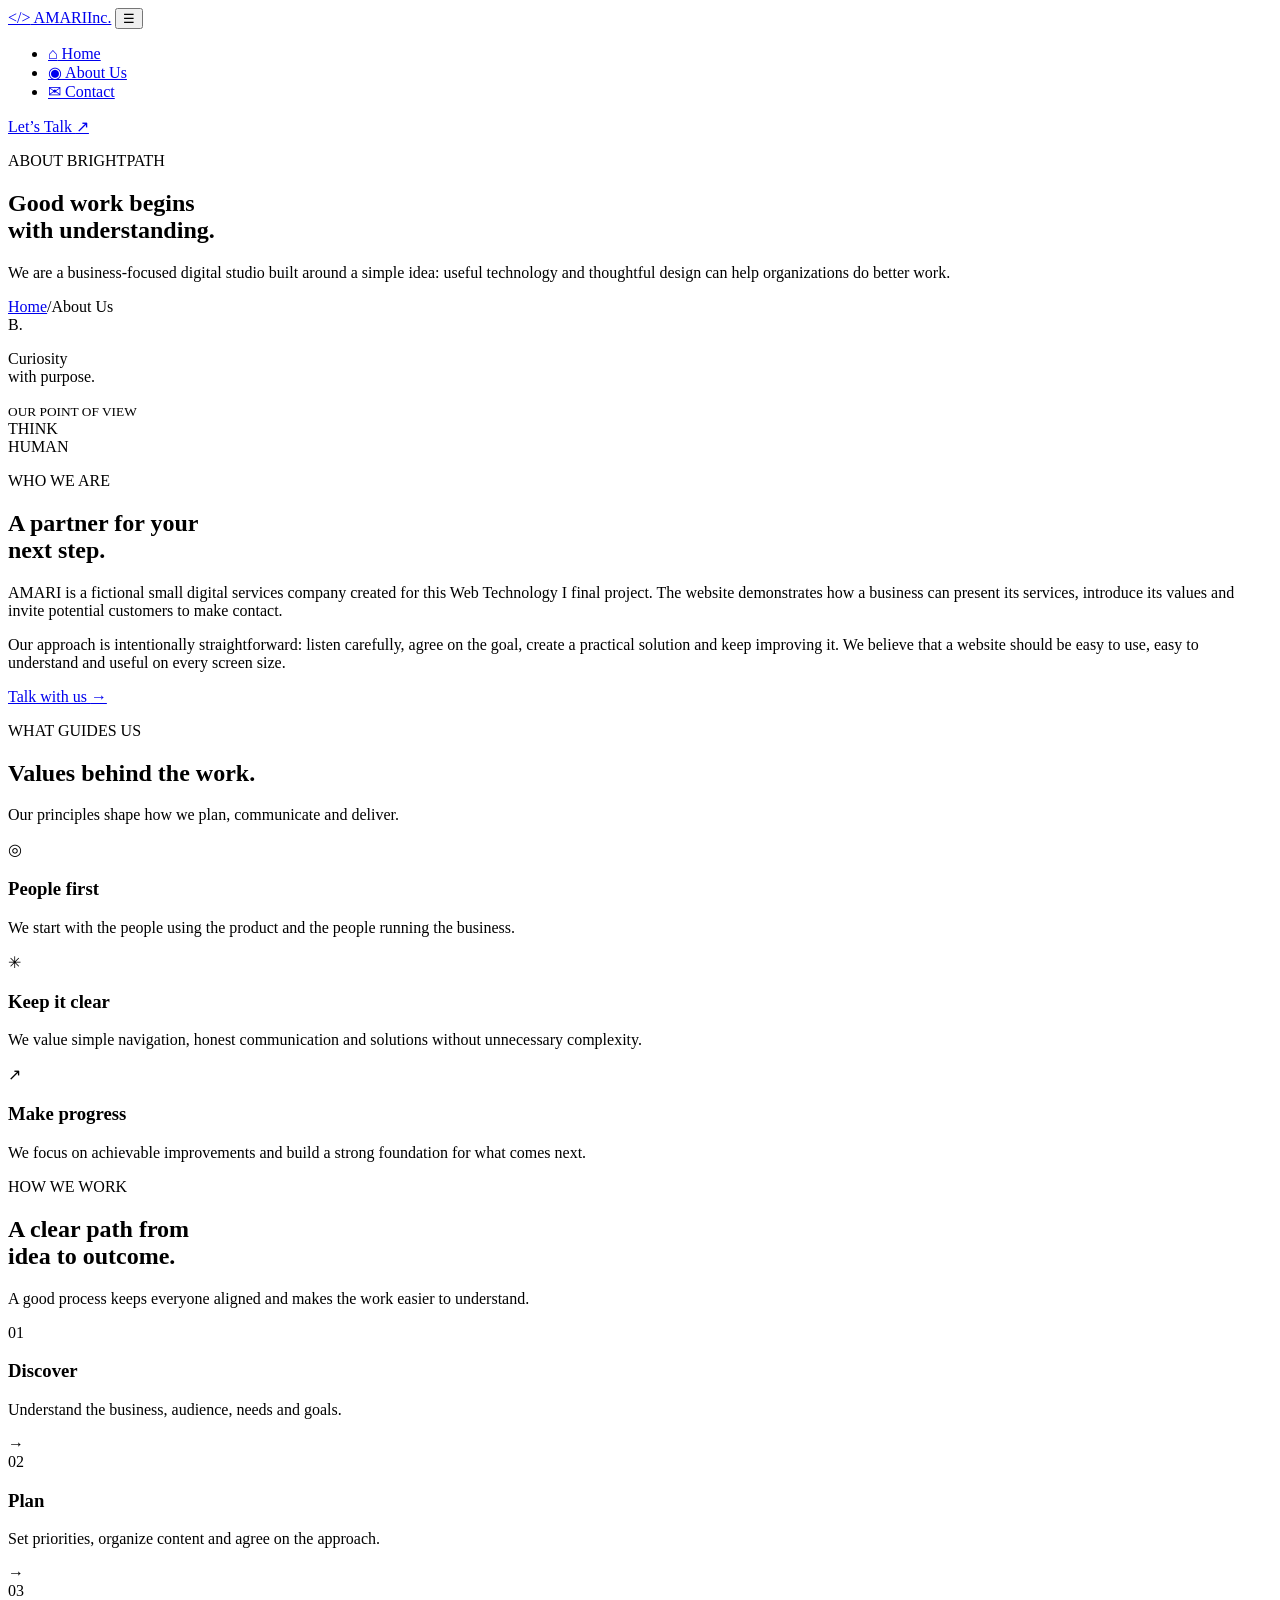
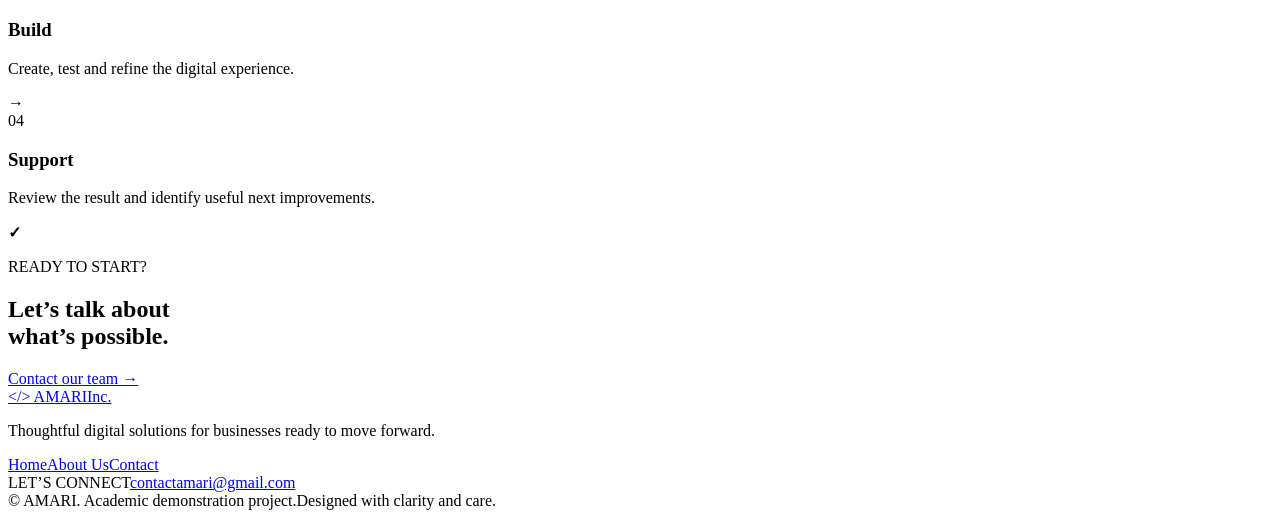
==== about.html @ 4cae8ad7 "Add files via upload" ====
<!DOCTYPE html>
<html lang="en">
<head>
  <meta charset="UTF-8">
  <meta name="viewport" content="width=device-width, initial-scale=1.0">
  <meta name="description" content="Learn about AMARI, our values and the way we work.">
  <title>About Us | AMARI</title>
  <link rel="stylesheet" href="css/style.css">
  <script src="js/script.js" defer></script>
</head>
<body>
  <header class="site-header">
    <nav class="navbar container" aria-label="Main navigation">
      <a class="brand" href="index.html"><span class="brand-mark">&lt;/&gt;</span> AMARI<span class="brand-light">Inc.</span></a>
      <button class="menu-toggle" aria-label="Open navigation" aria-expanded="false">☰</button>
      <ul class="nav-links">
        <li><a href="index.html"><span aria-hidden="true">⌂</span> Home</a></li>
        <li><a class="active" href="about.html"><span aria-hidden="true">◉</span> About Us</a></li>
        <li><a href="contact.html"><span aria-hidden="true">✉</span> Contact</a></li>
      </ul>
      <a class="nav-cta" href="contact.html">Let’s Talk <span aria-hidden="true">↗</span></a>
    </nav>
  </header>

  <main>
    <section class="page-hero container">
      <p class="eyebrow"><span class="eyebrow-dot"></span> ABOUT BRIGHTPATH</p>
      <h1>Good work begins<br>with <span>understanding.</span></h1>
      <p>We are a business-focused digital studio built around a simple idea: useful technology and thoughtful design can help organizations do better work.</p>
      <div class="breadcrumb"><a href="index.html">Home</a><span>/</span><span>About Us</span></div>
    </section>

    <section class="about-story">
      <div class="container story-grid">
        <div class="story-art"><div class="story-art-shape"></div><div class="story-art-card"><span class="story-symbol">B.</span><p>Curiosity<br>with purpose.</p><small>OUR POINT OF VIEW</small></div><div class="story-stamp">THINK<br>HUMAN</div></div>
        <div class="story-copy"><p class="eyebrow">WHO WE ARE</p><h2>A partner for your<br><span>next step.</span></h2><p>AMARI is a fictional small digital services company created for this Web Technology I final project. The website demonstrates how a business can present its services, introduce its values and invite potential customers to make contact.</p><p>Our approach is intentionally straightforward: listen carefully, agree on the goal, create a practical solution and keep improving it. We believe that a website should be easy to use, easy to understand and useful on every screen size.</p><a class="text-link" href="contact.html">Talk with us <span>→</span></a></div>
      </div>
    </section>

    <section class="values-section section">
      <div class="container"><div class="center-heading"><p class="eyebrow">WHAT GUIDES US</p><h2>Values behind the <span>work.</span></h2><p>Our principles shape how we plan, communicate and deliver.</p></div>
        <div class="values-grid">
          <article class="value-card"><div class="value-icon">◎</div><h3>People first</h3><p>We start with the people using the product and the people running the business.</p></article>
          <article class="value-card"><div class="value-icon">✳</div><h3>Keep it clear</h3><p>We value simple navigation, honest communication and solutions without unnecessary complexity.</p></article>
          <article class="value-card"><div class="value-icon">↗</div><h3>Make progress</h3><p>We focus on achievable improvements and build a strong foundation for what comes next.</p></article>
        </div>
      </div>
    </section>

    <section class="process-section">
      <div class="container"><div class="section-heading"><div><p class="eyebrow">HOW WE WORK</p><h2>A clear path from<br><span>idea to outcome.</span></h2></div><p class="section-intro">A good process keeps everyone aligned and makes the work easier to understand.</p></div>
        <div class="process-list">
          <div class="process-item"><span>01</span><div><h3>Discover</h3><p>Understand the business, audience, needs and goals.</p></div><b>→</b></div>
          <div class="process-item"><span>02</span><div><h3>Plan</h3><p>Set priorities, organize content and agree on the approach.</p></div><b>→</b></div>
          <div class="process-item"><span>03</span><div><h3>Build</h3><p>Create, test and refine the digital experience.</p></div><b>→</b></div>
          <div class="process-item"><span>04</span><div><h3>Support</h3><p>Review the result and identify useful next improvements.</p></div><b>✓</b></div>
        </div>
      </div>
    </section>

    <section class="cta-section container"><div><p class="eyebrow">READY TO START?</p><h2>Let’s talk about<br><span>what’s possible.</span></h2></div><a class="button button-primary" href="contact.html">Contact our team <span>→</span></a></section>
  </main>

  <footer class="site-footer"><div class="container footer-main"><div><a class="brand footer-brand" href="index.html"><span class="brand-mark">&lt;/&gt;</span> AMARI<span class="brand-light">Inc.</span></a><p>Thoughtful digital solutions for businesses ready to move forward.</p></div><div class="footer-links"><a href="index.html">Home</a><a href="about.html">About Us</a><a href="contact.html">Contact</a></div><div class="footer-contact"><span>LET’S CONNECT</span><a href="mailto:contactamari@gmail.com">contactamari@gmail.com</a></div></div><div class="container footer-bottom"><span>© <span id="year"></span> AMARI. Academic demonstration project.</span><span>Designed with clarity and care.</span></div></footer>
</body>
</html>
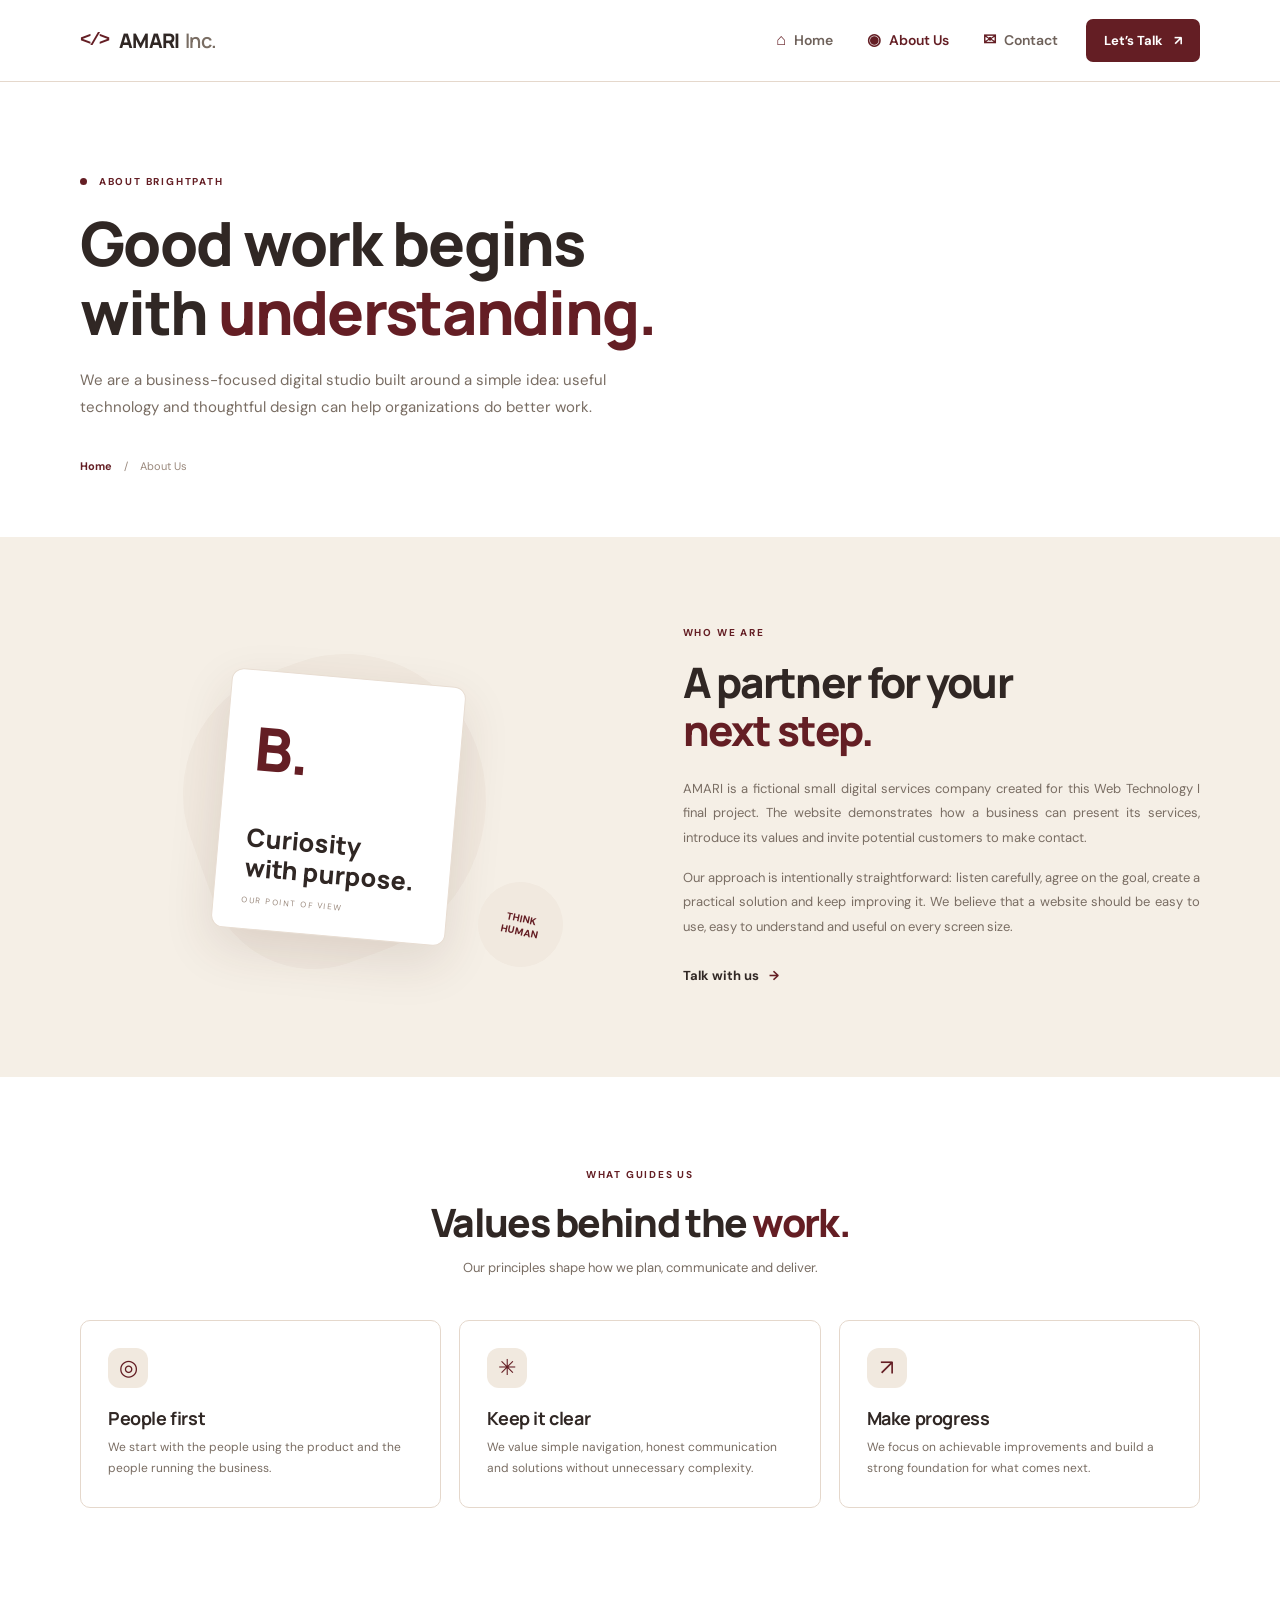
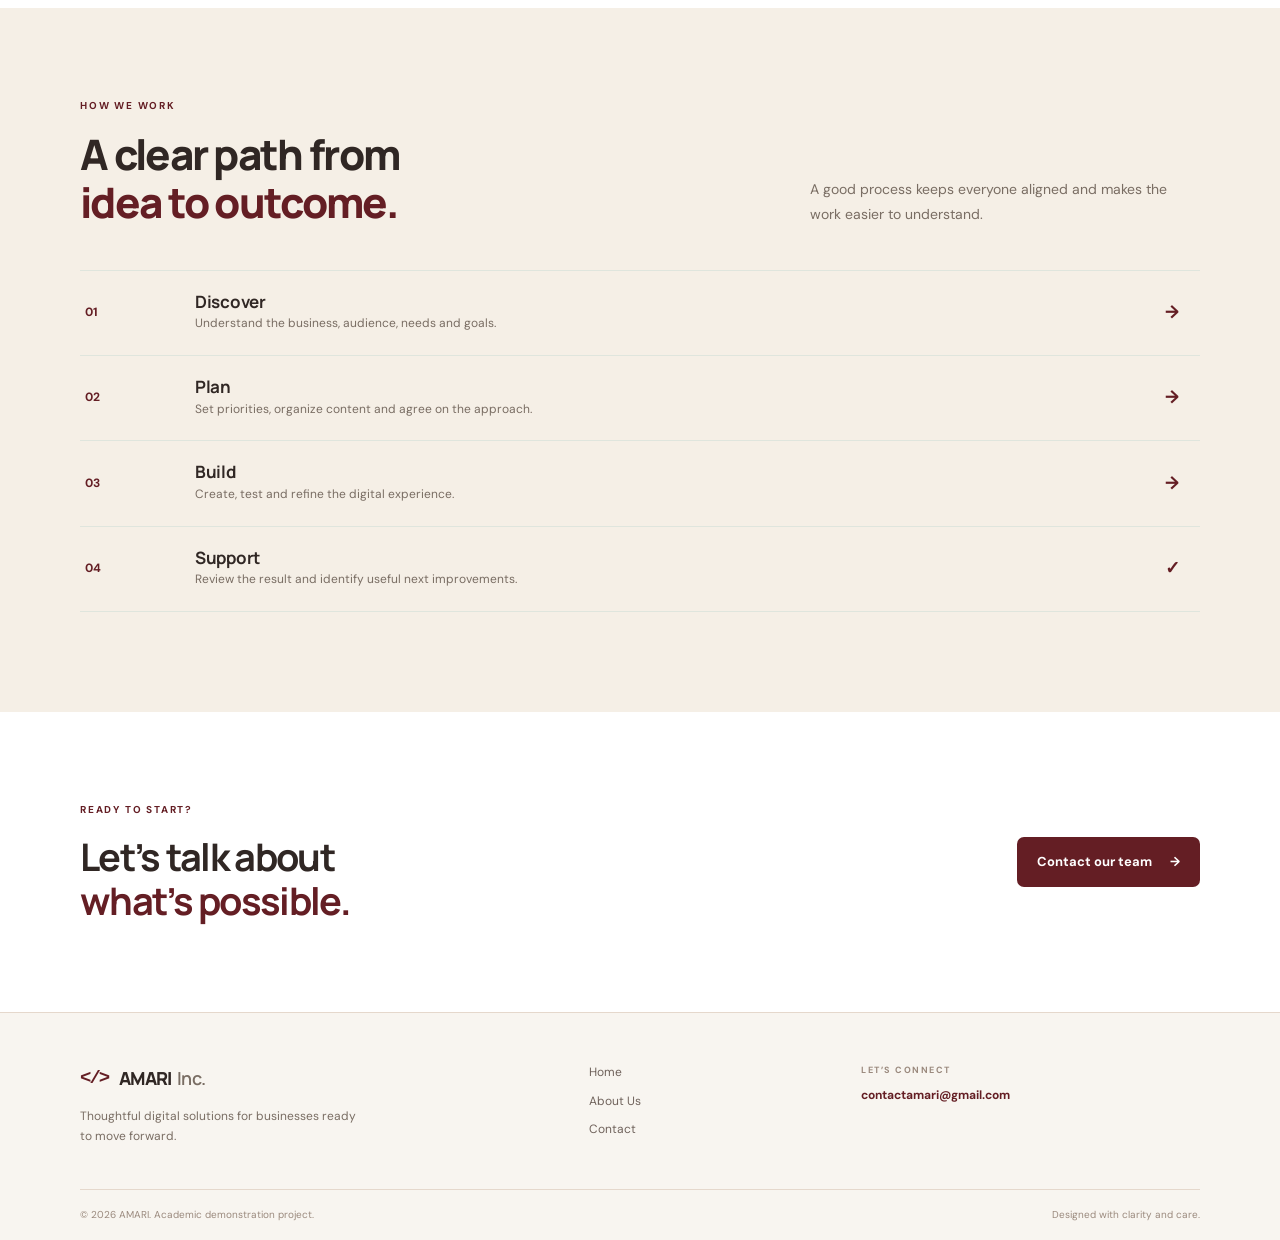
==== commit 338e24ba: "Update stylesheet and script paths in about.html" ====
--- a/about.html
+++ b/about.html
@@ -5,8 +5,8 @@
   <meta name="viewport" content="width=device-width, initial-scale=1.0">
   <meta name="description" content="Learn about AMARI, our values and the way we work.">
   <title>About Us | AMARI</title>
-  <link rel="stylesheet" href="css/style.css">
-  <script src="js/script.js" defer></script>
+  <link rel="stylesheet" href="style.css">
+  <script src="script.js" defer></script>
 </head>
 <body>
   <header class="site-header">
--- a/style.css
+++ b/style.css
@@ -0,0 +1,153 @@
+@import url('https://fonts.googleapis.com/css2?family=DM+Sans:wght@400;500;600;700&family=Manrope:wght@400;500;600;700;800&display=swap');
+
+:root{--ink:#302724;--muted:#796d63;--green:#641E24;--green-dark:#42151A;--mint:#F1E9DF;--cream:#f5efe6;--line:#e5d8cc;--white:#fff;--peach:#F1E9DF;--lilac:#F1E9DF;--shadow:0 18px 50px rgba(76,42,36,.12)}
+*{box-sizing:border-box;margin:0;padding:0}
+html{scroll-behavior:smooth}
+body{font-family:'DM Sans',sans-serif;color:var(--ink);background:#fff;line-height:1.65}
+a{color:inherit;text-decoration:none}
+button,input,textarea{font:inherit}
+.container{width:min(1120px,calc(100% - 48px));margin:0 auto}
+.site-header{height:82px;background:rgba(255,255,255,.94);border-bottom:1px solid var(--line);position:sticky;top:0;z-index:20;backdrop-filter:blur(12px)}
+.navbar{height:100%;display:flex;align-items:center;justify-content:space-between;gap:28px}
+.brand{display:inline-flex;align-items:center;gap:3px;font-family:Manrope,sans-serif;font-weight:800;font-size:20px;letter-spacing:-.8px;white-space:nowrap}
+.brand-mark{display:inline-flex;align-items:center;justify-content:center;color:#641E24;font-family:monospace;font-size:19px;font-weight:800;letter-spacing:-2px;margin-right:8px}
+.brand-light{font-weight:600;color:var(--muted);margin-left:3px}
+.nav-links{display:flex;align-items:center;gap:34px;list-style:none;margin-left:auto}
+.nav-links a{font-size:14px;color:#6f625b;font-weight:600;transition:.2s}
+.nav-links a span{color:var(--green);margin-right:5px;font-size:16px}
+.nav-links a:hover,.nav-links a.active{color:var(--green)}
+.nav-cta{background:var(--green);color:#fff;padding:11px 18px;border-radius:7px;font-size:13px;font-weight:700}
+.nav-cta:hover,.button-primary:hover{background:var(--green-dark);transform:translateY(-1px)}
+.nav-cta span{margin-left:8px}
+.menu-toggle{display:none;border:0;background:transparent;font-size:25px;color:var(--ink);cursor:pointer}
+.hero{min-height:590px;display:grid;grid-template-columns:1.02fr .98fr;align-items:center;gap:40px;padding-top:58px;padding-bottom:65px}
+.eyebrow{font-size:10px;letter-spacing:1.8px;font-weight:700;color:var(--green);margin-bottom:17px}
+.eyebrow-dot{display:inline-block;width:7px;height:7px;background:#641E24;border-radius:50%;margin-right:8px}
+h1,h2,h3{font-family:Manrope,sans-serif;letter-spacing:-1.7px;line-height:1.14}
+.hero h1,.page-hero h1{font-size:clamp(44px,5.2vw,66px);font-weight:800}
+h1 span,h2 span{color:var(--green)}
+.hero-text{max-width:500px;color:var(--muted);font-size:16px;margin:23px 0 27px;line-height:1.8}
+.hero-actions{display:flex;align-items:center;gap:25px;flex-wrap:wrap}
+.button{display:inline-flex;align-items:center;justify-content:center;gap:18px;padding:14px 20px;border-radius:7px;font-weight:700;font-size:13px;transition:.2s;border:0;cursor:pointer}
+.button-primary{background:var(--green);color:white}
+.text-link{font-weight:700;font-size:13px;color:var(--ink)}
+.text-link span{color:var(--green);margin-left:7px}
+.hero-note{margin-top:40px;color:var(--muted);font-size:12px}
+.note-icon{display:inline-grid;place-items:center;background:var(--mint);color:var(--green);width:20px;height:20px;border-radius:50%;margin-right:8px;font-weight:700}
+.hero-visual{height:430px;position:relative;display:grid;place-items:center}
+.visual-orbit{position:absolute;border:1px solid #e8d8cc;border-radius:50%;transform:rotate(-24deg)}
+.orbit-one{width:440px;height:270px}.orbit-two{width:360px;height:360px;transform:rotate(38deg);border-color:#eee5da}
+.visual-circle{position:absolute;width:270px;height:270px;border-radius:50%;background:#eadfd2;z-index:-1}
+.visual-card{width:290px;height:320px;background:#fff;border:1px solid #e8ddd2;border-radius:15px;box-shadow:var(--shadow);padding:22px 25px;position:relative;transform:rotate(-4deg)}
+.mini-top{display:flex;align-items:center;gap:5px;border-bottom:1px solid #edf0eb;padding-bottom:14px}
+.mini-dot{width:6px;height:6px;background:#D8CBBE;border-radius:50%}
+.mini-label{font-size:8px;letter-spacing:1px;color:#9a897d;margin-left:auto}
+.visual-spark{position:absolute;right:25px;top:62px;background:var(--mint);color:var(--green);width:42px;height:42px;border-radius:12px;display:grid;place-items:center;font-size:25px}
+.visual-kicker{font-size:10px;color:var(--green);letter-spacing:1px;text-transform:uppercase;margin-top:35px}
+.visual-card h2{font-size:38px;margin-top:8px;letter-spacing:-2px}
+.visual-bars{height:57px;display:flex;align-items:end;gap:8px;margin-top:20px}
+.visual-bars i{display:block;width:18px;background:#641E24;border-radius:4px 4px 0 0}
+.visual-bars i:nth-child(1){height:25%}.visual-bars i:nth-child(2){height:42%}.visual-bars i:nth-child(3){height:35%}.visual-bars i:nth-child(4){height:60%}.visual-bars i:nth-child(5){height:52%}.visual-bars i:nth-child(6){height:78%}.visual-bars i:nth-child(7){height:100%;background:var(--green)}
+.visual-bottom{display:flex;justify-content:space-between;border-top:1px solid #edf0eb;margin-top:18px;padding-top:12px;font-size:8px;letter-spacing:1px;color:#9a897d}
+.floating-tag{position:absolute;background:white;padding:11px 15px;border-radius:8px;box-shadow:var(--shadow);font-size:11px;font-weight:700;z-index:2}
+.tag-top{top:65px;right:4px}.tag-bottom{bottom:55px;left:0}
+.tag-check{color:var(--green);margin-right:7px}
+.trust-strip{background:var(--cream);border-top:1px solid var(--line);border-bottom:1px solid var(--line)}
+.trust-inner{min-height:78px;display:flex;align-items:center;justify-content:space-between;gap:20px}
+.trust-inner>span{font-size:9px;letter-spacing:1.5px;color:#9a897d;font-weight:700}
+.trust-inner div{display:flex;gap:36px;color:#786b61;font-size:12px}
+.section{padding-top:105px;padding-bottom:110px}
+.section-heading{display:flex;justify-content:space-between;align-items:end;gap:45px;margin-bottom:43px}
+.section-heading h2,.center-heading h2,.story-copy h2,.contact-info h2{font-size:42px;font-weight:800}
+.section-intro{max-width:390px;color:var(--muted);font-size:14px;line-height:1.8}
+.service-grid{display:grid;grid-template-columns:repeat(3,1fr);gap:18px}
+.service-card{border:1px solid var(--line);border-radius:10px;padding:27px 26px 25px;min-height:275px;transition:.25s;background:#fff}
+.service-card:hover,.value-card:hover{transform:translateY(-4px);box-shadow:var(--shadow)}
+.service-card.featured{background:#F8F5F0}
+.service-icon{width:44px;height:44px;border-radius:12px;display:grid;place-items:center;font-size:24px;margin-bottom:25px}
+.icon-peach{background:var(--peach);color:#641E24}.icon-lilac{background:var(--lilac);color:#641E24}.icon-mint{background:var(--mint);color:var(--green)}
+.card-number{font-size:9px;letter-spacing:1.5px;color:#9a897d;font-weight:700}
+.service-card h3{font-size:20px;letter-spacing:-.5px;margin:9px 0}
+.service-card>p:not(.card-number){font-size:12px;color:var(--muted);line-height:1.8}
+.card-link{display:inline-block;font-size:11px;font-weight:700;margin-top:20px}.card-link span{color:var(--green);margin-left:8px}
+.statement-section{background:var(--green-dark);color:#fff;padding:85px 0}
+.statement-inner{text-align:center}
+.statement-inner .eyebrow{color:#E6D8CC}
+.statement-inner h2{font-size:clamp(34px,4.5vw,52px);margin-bottom:28px}
+.statement-inner h2 span{color:#E6D8CC}
+.button-light{background:#fff;color:var(--green-dark)}
+.cta-section{padding-top:90px;padding-bottom:90px;display:flex;align-items:center;justify-content:space-between;gap:25px}
+.cta-section h2{font-size:38px}
+.site-footer{background:#F8F5F0;border-top:1px solid var(--line)}
+.footer-main{padding-top:50px;padding-bottom:42px;display:grid;grid-template-columns:1.4fr .7fr 1fr;gap:35px}
+.footer-brand{font-size:18px}
+.footer-main>div:first-child p{max-width:290px;color:var(--muted);font-size:12px;margin-top:13px}
+.footer-links{display:flex;flex-direction:column;gap:9px;font-size:12px;color:#6f625b}
+.footer-contact{display:flex;flex-direction:column;gap:8px}
+.footer-contact span{font-size:9px;letter-spacing:1.5px;color:#9a897d;font-weight:700}
+.footer-contact a{font-size:12px;font-weight:700;color:var(--green)}
+.footer-bottom{border-top:1px solid #e5d8cc;padding:17px 0;display:flex;justify-content:space-between;color:#9a897d;font-size:10px}
+.page-hero{padding-top:92px;padding-bottom:62px}
+.page-hero h1{font-size:clamp(43px,5vw,61px)}
+.page-hero>p:not(.eyebrow){max-width:560px;color:var(--muted);font-size:15px;line-height:1.8;margin-top:20px}
+.breadcrumb{display:flex;gap:12px;margin-top:36px;font-size:11px;color:#9a897d}
+.breadcrumb a{color:var(--green);font-weight:700}
+.about-story{background:var(--cream);padding:75px 0}
+.story-grid{display:grid;grid-template-columns:1fr 1fr;gap:85px;align-items:center}
+.story-art{height:390px;position:relative;display:grid;place-items:center}
+.story-art-shape{position:absolute;width:300px;height:300px;background:#F1E9DF;border-radius:48% 52% 60% 40%;transform:rotate(-20deg)}
+.story-art-card{width:235px;height:260px;background:#fff;border:1px solid #e8ddd2;border-radius:12px;box-shadow:var(--shadow);position:relative;padding:28px;transform:rotate(5deg)}
+.story-symbol{font-family:Manrope;font-size:60px;font-weight:800;color:var(--green)}
+.story-art-card p{font-family:Manrope;font-size:25px;font-weight:800;line-height:1.2;margin-top:25px}
+.story-art-card small{position:absolute;bottom:22px;font-size:8px;letter-spacing:1.5px;color:#9A897D}
+.story-stamp{position:absolute;right:35px;bottom:35px;width:85px;height:85px;background:#F1E9DF;border-radius:50%;display:grid;place-items:center;text-align:center;font-size:10px;line-height:1.3;font-weight:800;color:#641E24;transform:rotate(12deg)}
+.story-copy h2{margin-bottom:22px}
+.story-copy>p:not(.eyebrow){font-size:13px;color:var(--muted);line-height:1.9;margin-bottom:15px;text-align:justify}
+.story-copy .text-link{display:inline-block;margin-top:10px}
+.values-section{padding-top:90px;padding-bottom:100px}
+.center-heading{text-align:center;margin-bottom:42px}
+.center-heading h2{font-size:39px}
+.center-heading>p:last-child{color:var(--muted);font-size:13px;margin-top:12px}
+.values-grid{display:grid;grid-template-columns:repeat(3,1fr);gap:18px}
+.value-card{border:1px solid var(--line);padding:27px;border-radius:10px;transition:.25s}
+.value-icon{width:40px;height:40px;border-radius:12px;background:var(--mint);color:var(--green);display:grid;place-items:center;font-size:22px;margin-bottom:20px}
+.value-card h3{font-size:18px;letter-spacing:-.4px;margin-bottom:8px}
+.value-card p{font-size:12px;color:var(--muted);line-height:1.8}
+.process-section{background:var(--cream);padding:90px 0 100px}
+.process-list{border-top:1px solid #dfe5dd}
+.process-item{display:grid;grid-template-columns:90px 1fr 30px;align-items:center;padding:21px 5px;border-bottom:1px solid #dfe5dd;gap:20px}
+.process-item>span{font-size:12px;color:var(--green);font-weight:700}
+.process-item h3{font-size:17px;letter-spacing:-.3px}
+.process-item p{font-size:12px;color:var(--muted);margin-top:3px}
+.process-item>b{color:var(--green);font-size:18px}
+.contact-hero{padding-bottom:55px}
+.contact-section{background:var(--cream);padding:70px 0 95px}
+.contact-grid{display:grid;grid-template-columns:.8fr 1.2fr;gap:80px;align-items:start}
+.contact-info h2{font-size:43px;margin-bottom:18px}
+.contact-description{font-size:13px;color:var(--muted);line-height:1.9;margin-bottom:30px}
+.contact-detail{display:flex;gap:14px;align-items:center;margin:21px 0}
+.detail-icon{width:40px;height:40px;border-radius:10px;background:#F1E9DF;display:grid;place-items:center;color:var(--green);font-size:18px}
+.contact-detail small{font-size:9px;letter-spacing:1.2px;color:#929d94;font-weight:700}
+.contact-detail a,.contact-detail p{display:block;font-size:12px;font-weight:600;color:var(--ink);margin-top:2px}
+.contact-note{background:#F1E9DF;border-radius:8px;padding:14px;font-size:11px;color:#641E24;margin-top:30px}
+.contact-note span{margin-right:8px}
+.contact-form-card{background:#fff;border:1px solid var(--line);border-radius:12px;padding:32px;box-shadow:0 12px 35px rgba(31,53,41,.04)}
+.contact-form-card h3{font-size:23px;letter-spacing:-.7px}
+.form-subtitle{font-size:12px;color:var(--muted);margin-top:5px;margin-bottom:25px}
+.form-row{display:grid;grid-template-columns:1fr 1fr;gap:15px}
+.form-group{display:flex;flex-direction:column;margin-bottom:17px}
+.form-group label{font-size:11px;font-weight:700;margin-bottom:7px}
+.form-group label span{color:#641E24}
+.form-group input,.form-group textarea{width:100%;border:1px solid #dfe5df;border-radius:6px;padding:11px 12px;font-size:12px;outline:none;background:#fff;transition:.2s}
+.form-group input:focus,.form-group textarea:focus{border-color:#641E24;box-shadow:0 0 0 3px #F1E9DF}
+.form-group textarea{resize:vertical}
+.form-group input.invalid,.form-group textarea.invalid{border-color:#641E24}
+.field-error{min-height:15px;color:#641E24;font-size:10px;margin-top:3px}
+.submit-button{width:100%;margin-top:4px}
+.form-status{font-size:12px;margin-top:12px;font-weight:600}
+.form-status.success{color:var(--green)}
+.form-status.error{color:#641E24}
+.form-disclaimer{font-size:9px;color:#9a897d;margin-top:12px;line-height:1.5}
+@media(max-width:800px){.nav-links{gap:17px}.nav-cta{display:none}.hero{gap:10px}.hero-visual{transform:scale(.9)}.story-grid{gap:35px}.contact-grid{gap:35px}.trust-inner div{gap:17px}}
+@media(max-width:650px){.container{width:min(100% - 34px,520px)}.site-header{height:70px}.menu-toggle{display:block;margin-left:auto}.nav-links{display:none;position:absolute;top:69px;left:0;right:0;background:#fff;padding:18px 25px 22px;border-bottom:1px solid var(--line);flex-direction:column;align-items:flex-start;gap:16px}.nav-links.open{display:flex}.hero{grid-template-columns:1fr;padding-top:65px;padding-bottom:45px}.hero h1{font-size:49px}.hero-visual{height:350px;transform:scale(.88);margin-top:5px}.trust-inner{padding:18px 0;align-items:flex-start;flex-direction:column}.trust-inner div{flex-wrap:wrap;gap:12px 22px}.section{padding:75px 0}.section-heading{align-items:flex-start;flex-direction:column;gap:17px}.section-heading h2,.story-copy h2,.contact-info h2{font-size:35px}.service-grid,.values-grid{grid-template-columns:1fr}.service-card{min-height:0}.statement-section{padding:70px 0}.statement-inner h2{font-size:35px}.cta-section{padding:65px 0;align-items:flex-start;flex-direction:column}.cta-section h2{font-size:34px}.footer-main{grid-template-columns:1fr 1fr;gap:28px}.footer-main>div:first-child{grid-column:1/-1}.footer-bottom{gap:10px;flex-direction:column}.page-hero{padding-top:65px;padding-bottom:45px}.page-hero h1{font-size:46px}.about-story{padding:55px 0}.story-grid{grid-template-columns:1fr;gap:25px}.story-art{height:320px}.story-art-shape{width:250px;height:250px}.story-art-card{width:205px;height:235px}.story-stamp{right:20px;bottom:20px}.values-section,.process-section{padding:70px 0}.contact-section{padding:55px 0 70px}.contact-grid{grid-template-columns:1fr;gap:35px}.contact-form-card{padding:23px}.form-row{grid-template-columns:1fr;gap:0}.process-item{grid-template-columns:40px 1fr 20px;gap:12px}}
+@media(prefers-reduced-motion:reduce){html{scroll-behavior:auto}*,*::before,*::after{transition:none!important}}
